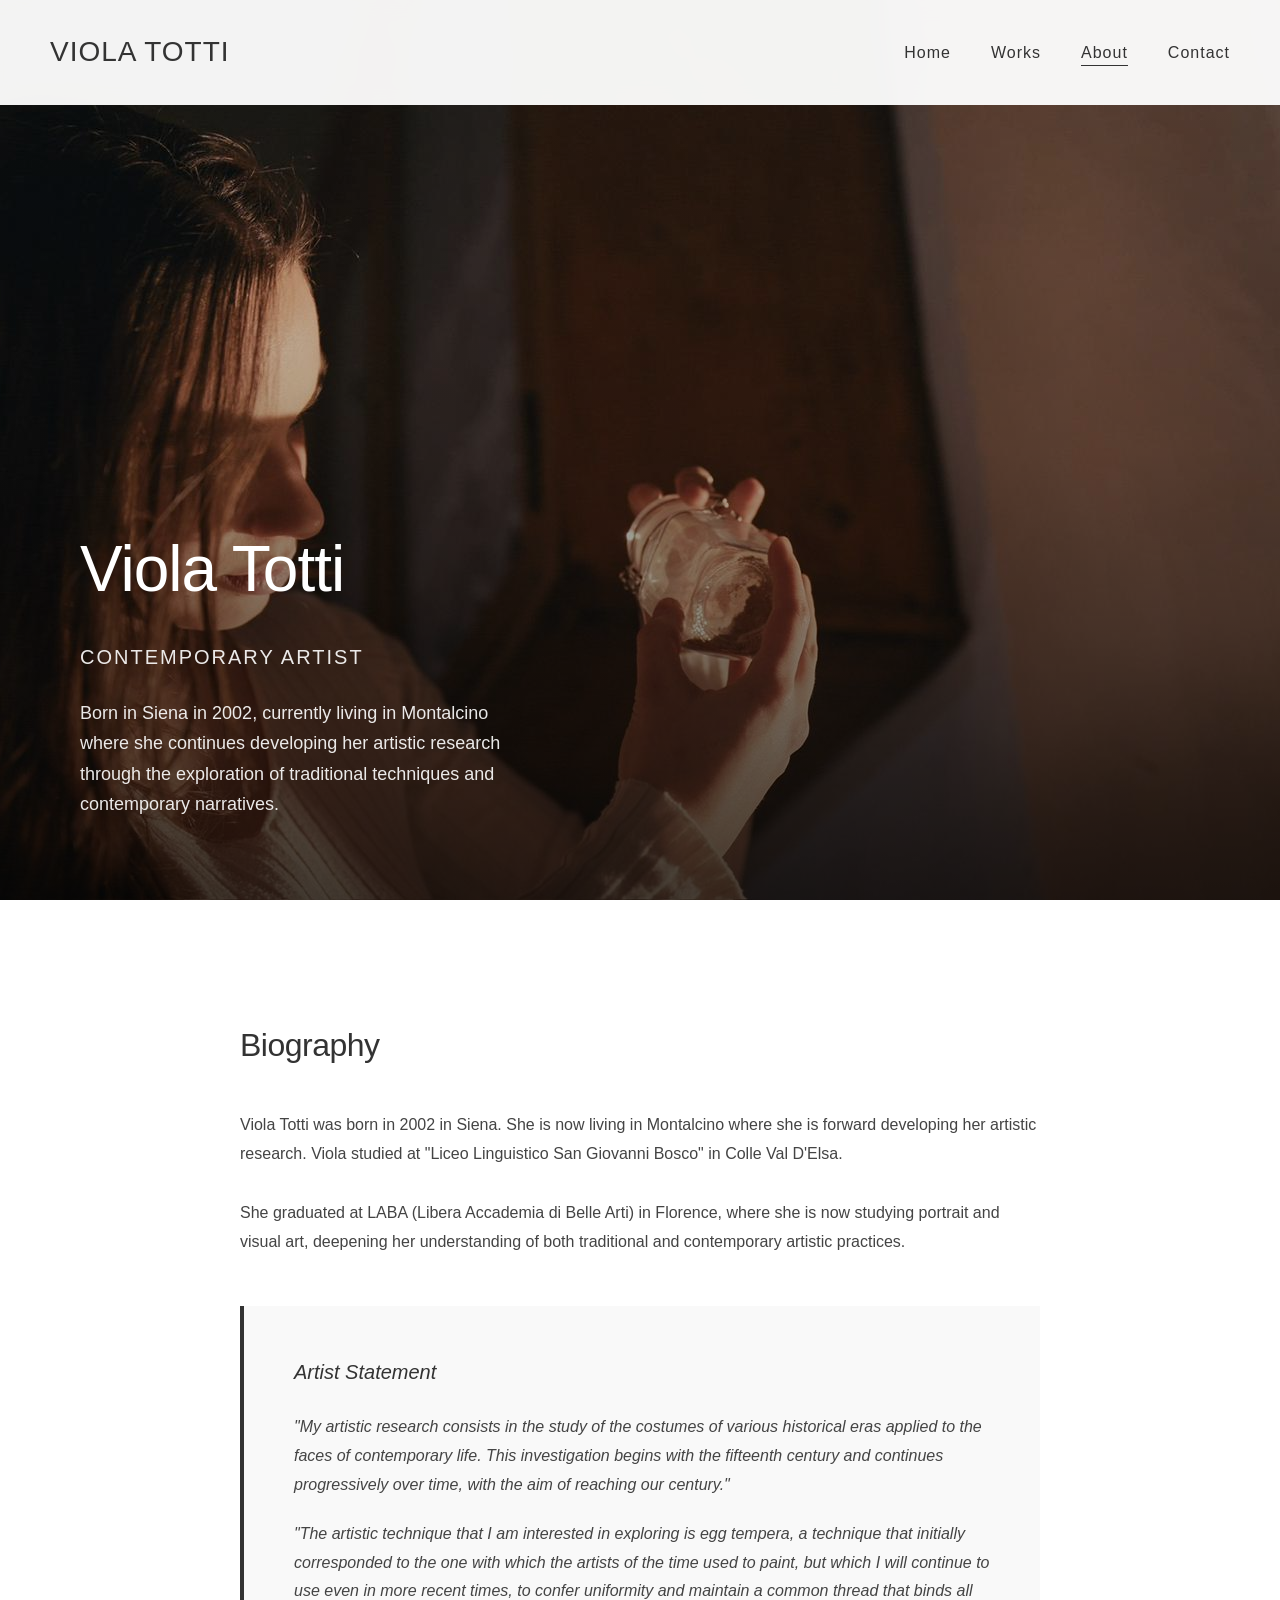
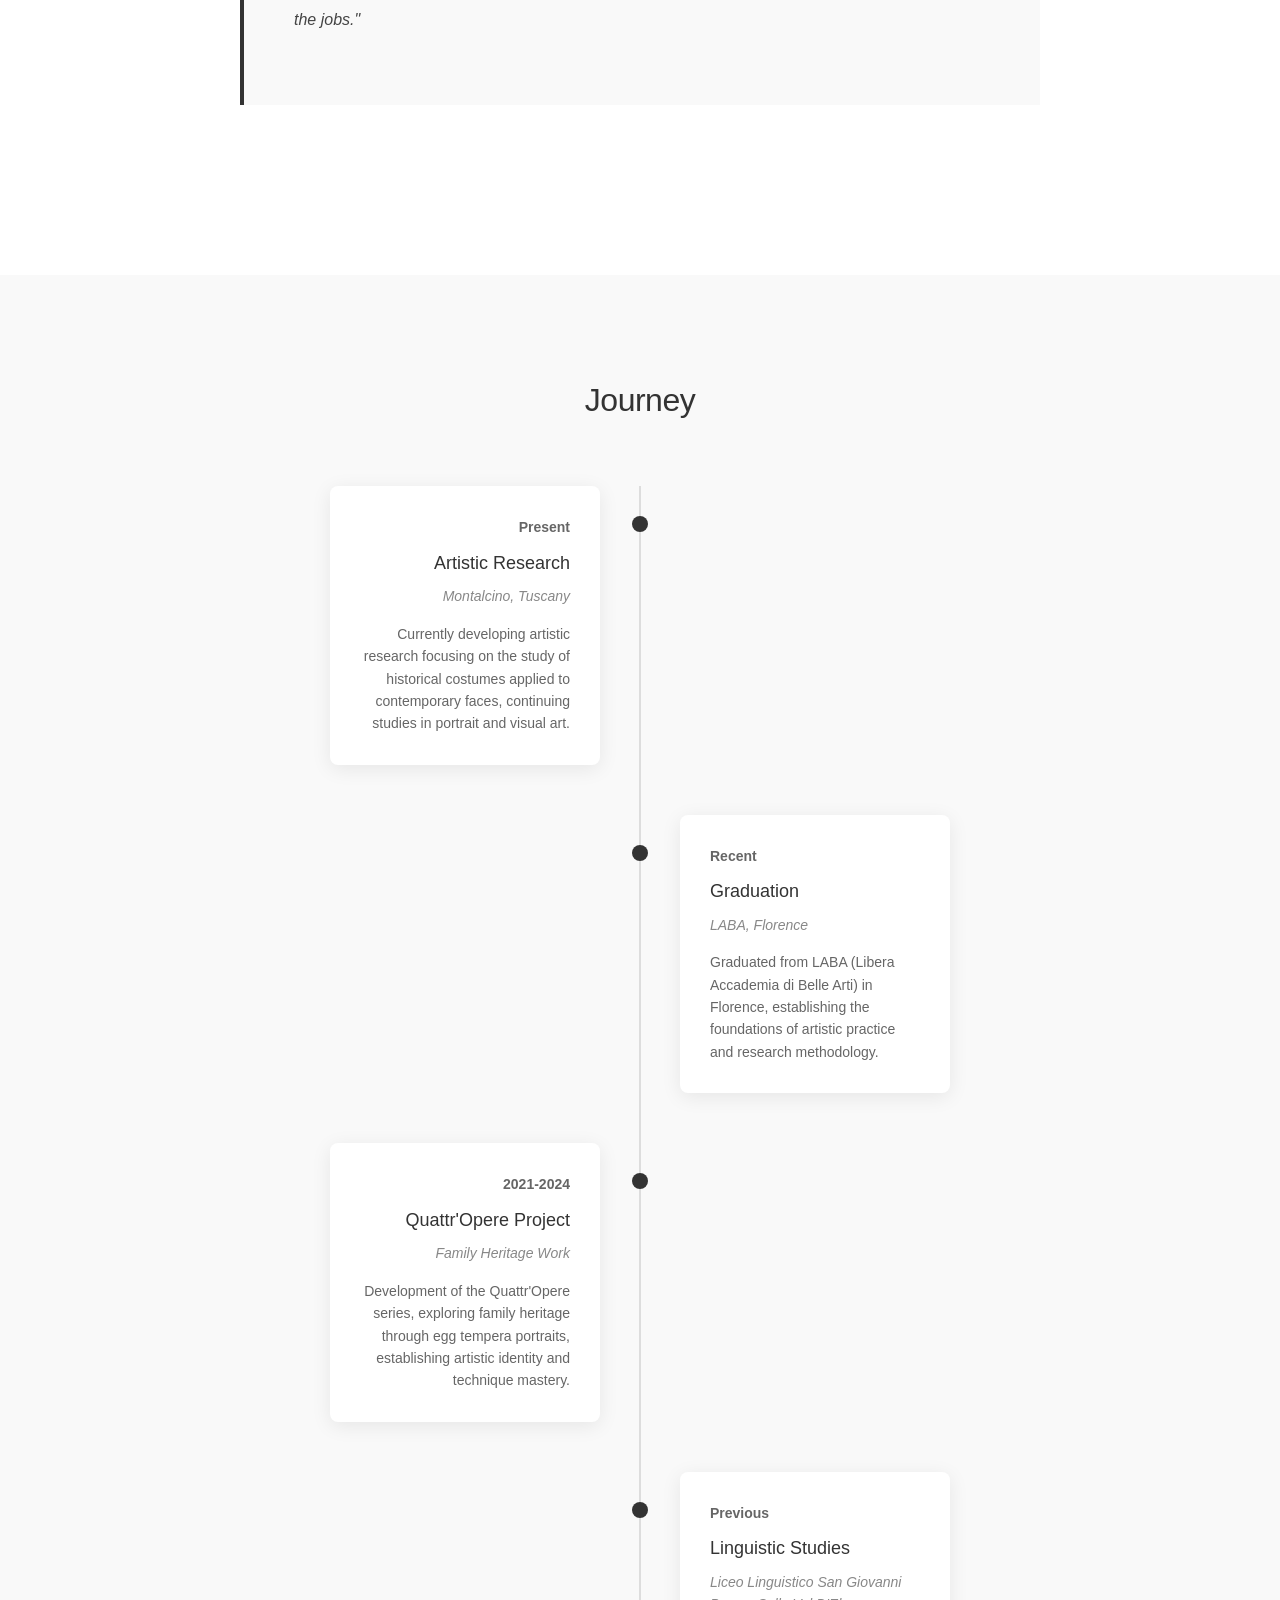
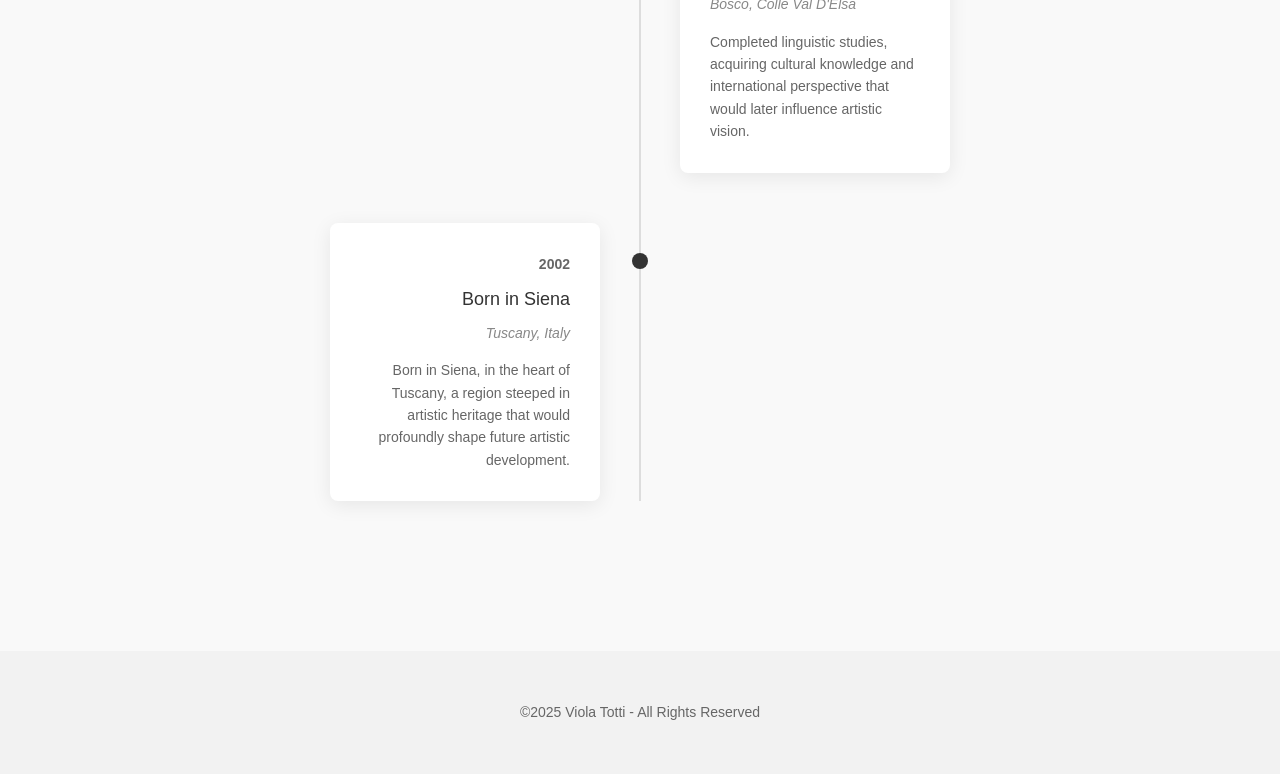
==== about.html @ 404708a6 "Initial clean commit" ====
<!DOCTYPE html>
<html lang="it">
<head>
    <meta charset="UTF-8">
    <meta name="viewport" content="width=device-width, initial-scale=1.0">
    <title>Viola Totti - About</title>
    <style>
        /* Base styles */
        * {
            margin: 0;
            padding: 0;
            box-sizing: border-box;
            font-family: 'Arial', sans-serif;
        }

        body {
            background-color: #ffffff;
            color: #333;
            line-height: 1.6;
            overflow-x: hidden;
        }

        a {
            text-decoration: none;
            color: #333;
            transition: all 0.3s ease;
        }

        a:hover {
            opacity: 0.7;
        }

        /* Header styles */
        header {
            position: fixed;
            width: 100%;
            z-index: 1000;
            padding: 30px 50px;
            transition: all 0.4s ease;
            background-color: rgba(255, 255, 255, 0.95);
            backdrop-filter: blur(10px);
        }
        
        .header-inner {
            display: flex;
            justify-content: space-between;
            align-items: center;
        }

        .brand {
            font-size: 28px;
            font-weight: 400;
            color: #333;
            letter-spacing: 1px;
            text-transform: uppercase;
        }

        .brand-link {
            text-decoration: none;
            color: inherit;
            display: inline-block;
            transition: opacity 0.3s ease;
        }

        .brand-link:hover {
            opacity: 0.8;
            cursor: pointer;
        }

        /* Navigation styles */
        nav ul {
            display: flex;
            list-style: none;
        }

        nav ul li {
            margin-left: 40px;
        }

        nav ul li a {
            position: relative;
            font-size: 16px;
            color: #333;
            letter-spacing: 1px;
        }

        nav ul li a::after {
            content: '';
            position: absolute;
            width: 0;
            height: 1px;
            background-color: #333;
            bottom: -5px;
            left: 0;
            transition: width 0.3s ease;
        }

        nav ul li a:hover::after,
        nav ul li a.active::after {
            width: 100%;
        }

        /* Hero Section with Image */
        .hero-about {
            position: relative;
            height: 100vh;
            background-image: url('assets/images/works/artist/violatotti.jpeg');
            background-size: cover;
            background-position: center;
            display: flex;
            align-items: flex-end;
            justify-content: flex-start;
        }

        .hero-overlay {
            position: absolute;
            top: 0;
            left: 0;
            width: 100%;
            height: 100%;
            background: linear-gradient(to top, rgba(0,0,0,0.7) 0%, rgba(0,0,0,0.3) 50%, rgba(0,0,0,0.1) 100%);
        }

        .hero-content {
            position: relative;
            z-index: 2;
            max-width: 600px;
            padding: 80px;
            color: #fff;
        }

        .hero-title {
            font-size: 64px;
            font-weight: 300;
            margin-bottom: 20px;
            letter-spacing: -1px;
            color: #fff;
        }

        .hero-subtitle {
            font-size: 20px;
            color: #fff;
            margin-bottom: 25px;
            letter-spacing: 2px;
            text-transform: uppercase;
            opacity: 0.9;
        }

        .hero-description {
            font-size: 18px;
            line-height: 1.7;
            color: #fff;
            opacity: 0.9;
        }

        /* Main Content */
        .about-content {
            padding: 120px 0;
            background-color: #fff;
        }

        .container {
            max-width: 1200px;
            margin: 0 auto;
            padding: 0 50px;
        }

        .content-grid {
            display: grid;
            grid-template-columns: 1fr;
            gap: 60px;
            align-items: start;
            max-width: 800px;
            margin: 0 auto;
        }

        .bio-section h2 {
            font-size: 32px;
            font-weight: 300;
            margin-bottom: 40px;
            letter-spacing: -0.5px;
        }

        .bio-text {
            font-size: 16px;
            line-height: 1.8;
            color: #444;
            margin-bottom: 30px;
        }

        /* Artist Statement - le sue parole */
        .artist-statement {
            background-color: #f9f9f9;
            padding: 50px;
            border-left: 4px solid #333;
            margin: 50px 0;
        }

        .statement-title {
            font-size: 20px;
            font-weight: 400;
            margin-bottom: 25px;
            color: #333;
            font-style: italic;
        }

        .statement-text {
            font-size: 16px;
            line-height: 1.8;
            color: #444;
            margin-bottom: 20px;
            font-style: italic;
        }

        /* Details Section - REMOVED */

        /* Timeline Section */
        .timeline-section {
            padding: 100px 0;
            background-color: #f9f9f9;
        }

        .timeline-container {
            max-width: 800px;
            margin: 0 auto;
            padding: 0 50px;
        }

        .timeline-title {
            font-size: 32px;
            font-weight: 300;
            text-align: center;
            margin-bottom: 60px;
            letter-spacing: -0.5px;
        }

        .timeline {
            position: relative;
        }

        .timeline::before {
            content: '';
            position: absolute;
            left: 50%;
            top: 0;
            bottom: 0;
            width: 2px;
            background-color: #ddd;
            transform: translateX(-50%);
        }

        .timeline-item {
            position: relative;
            margin-bottom: 50px;
            width: 50%;
            padding: 0 40px;
        }

        .timeline-item:nth-child(odd) {
            left: 0;
            text-align: right;
        }

        .timeline-item:nth-child(even) {
            left: 50%;
            text-align: left;
        }

        .timeline-content {
            background-color: #fff;
            padding: 30px;
            border-radius: 8px;
            box-shadow: 0 4px 20px rgba(0,0,0,0.08);
            position: relative;
        }

        .timeline-item:nth-child(odd) .timeline-content::after {
            content: '';
            position: absolute;
            right: -10px;
            top: 30px;
            width: 0;
            height: 0;
            border: 10px solid transparent;
            border-left-color: #fff;
        }

        .timeline-item:nth-child(even) .timeline-content::after {
            content: '';
            position: absolute;
            left: -10px;
            top: 30px;
            width: 0;
            height: 0;
            border: 10px solid transparent;
            border-right-color: #fff;
        }

        .timeline-dot {
            position: absolute;
            width: 16px;
            height: 16px;
            background-color: #333;
            border-radius: 50%;
            top: 30px;
        }

        .timeline-item:nth-child(odd) .timeline-dot {
            right: -8px;
        }

        .timeline-item:nth-child(even) .timeline-dot {
            left: -8px;
        }

        .timeline-year {
            font-size: 14px;
            color: #666;
            font-weight: 600;
            margin-bottom: 10px;
        }

        .timeline-event {
            font-size: 18px;
            font-weight: 400;
            margin-bottom: 8px;
            color: #333;
        }

        .timeline-place {
            font-size: 14px;
            color: #888;
            margin-bottom: 15px;
            font-style: italic;
        }

        .timeline-description {
            font-size: 14px;
            line-height: 1.6;
            color: #666;
        }

        /* Footer */
        footer {
            padding: 50px;
            background-color: #f2f2f2;
            text-align: center;
            font-size: 14px;
            color: #666;
        }

        /* Hamburger menu for mobile */
        .hamburger {
            display: none;
            width: 30px;
            height: 20px;
            position: relative;
            cursor: pointer;
            z-index: 1000;
        }

        .hamburger span {
            display: block;
            position: absolute;
            height: 2px;
            width: 100%;
            background: #333;
            opacity: 1;
            left: 0;
            transform: rotate(0deg);
            transition: .25s ease-in-out;
        }

        .hamburger span:nth-child(1) {
            top: 0px;
        }

        .hamburger span:nth-child(2),
        .hamburger span:nth-child(3) {
            top: 9px;
        }

        .hamburger span:nth-child(4) {
            top: 18px;
        }

        .hamburger.active span:nth-child(1) {
            top: 9px;
            width: 0%;
            left: 50%;
        }

        .hamburger.active span:nth-child(2) {
            transform: rotate(45deg);
        }

        .hamburger.active span:nth-child(3) {
            transform: rotate(-45deg);
        }

        .hamburger.active span:nth-child(4) {
            top: 9px;
            width: 0%;
            left: 50%;
        }

        /* Responsive Design */
        @media (max-width: 1024px) {
            .hero-content {
                padding: 60px 50px;
                max-width: 550px;
            }

            .hero-title {
                font-size: 52px;
            }

            .content-grid {
                gap: 60px;
            }

            .container, .timeline-container {
                padding: 0 40px;
            }
        }

        @media (max-width: 768px) {
            header {
                padding: 20px;
            }
            
            .hamburger {
                display: block;
            }

            nav {
                position: fixed;
                top: 0;
                right: 0;
                width: 70%;
                height: 100vh;
                background-color: rgba(255, 255, 255, 0.95);
                display: flex;
                align-items: center;
                justify-content: center;
                transform: translateX(100%);
                transition: transform 0.3s ease;
                z-index: 999;
            }
            
            nav.active {
                transform: translateX(0);
            }

            nav ul {
                flex-direction: column;
                align-items: center;
            }

            nav ul li {
                margin: 20px 0;
            }

            .hero-about {
                align-items: flex-end;
                justify-content: center;
            }

            .hero-content {
                margin: 0 20px 60px;
                padding: 50px 40px;
                max-width: none;
                text-align: center;
            }

            .hero-title {
                font-size: 42px;
            }

            .hero-subtitle {
                font-size: 16px;
            }

            .hero-description {
                font-size: 16px;
            }

            .about-content {
                padding: 80px 0;
            }

            .container, .timeline-container {
                padding: 0 20px;
            }

            .content-grid {
                gap: 50px;
            }

            .artist-statement {
                padding: 30px 20px;
                margin: 40px 0;
            }

            .timeline::before {
                left: 20px;
            }

            .timeline-item {
                width: 100%;
                left: 0 !important;
                text-align: left !important;
                padding-left: 60px;
            }

            .timeline-content::after {
                display: none;
            }

            .timeline-dot {
                left: 12px !important;
                right: auto !important;
            }

            .timeline-section {
                padding: 80px 0;
            }
        }
    </style>
</head>
<body>
    <header>
        <div class="header-inner">
            <a href="index.html" class="brand-link">
                <h1 class="brand">Viola Totti</h1>
            </a>
            
            <div class="hamburger" onclick="toggleMenu()">
                <span></span>
                <span></span>
                <span></span>
                <span></span>
            </div>
            
            <nav id="mainNav">
                <ul>
                    <li><a href="index.html">Home</a></li>
                    <li><a href="works.html">Works</a></li>
                    <li><a href="about.html" class="active">About</a></li>
                    <li><a href="contact.html">Contact</a></li>
                </ul>
            </nav>
        </div>
    </header>

    <section class="hero-about">
        <div class="hero-overlay"></div>
        <div class="hero-content">
            <h1 class="hero-title">Viola Totti</h1>
            <p class="hero-subtitle">Contemporary Artist</p>
            <p class="hero-description">
                Born in Siena in 2002, currently living in Montalcino where she continues developing her artistic research through the exploration of traditional techniques and contemporary narratives.
            </p>
        </div>
    </section>

    <section class="about-content">
        <div class="container">
            <div class="content-grid">
                <div class="bio-section">
                    <h2>Biography</h2>
                    <p class="bio-text">
                        Viola Totti was born in 2002 in Siena. She is now living in Montalcino where she is forward developing her artistic research. Viola studied at "Liceo Linguistico San Giovanni Bosco" in Colle Val D'Elsa.
                    </p>
                    <p class="bio-text">
                        She graduated at LABA (Libera Accademia di Belle Arti) in Florence, where she is now studying portrait and visual art, deepening her understanding of both traditional and contemporary artistic practices.
                    </p>

                    <div class="artist-statement">
                        <h3 class="statement-title">Artist Statement</h3>
                        <p class="statement-text">
                            "My artistic research consists in the study of the costumes of various historical eras applied to the faces of contemporary life. This investigation begins with the fifteenth century and continues progressively over time, with the aim of reaching our century."
                        </p>
                        <p class="statement-text">
                            "The artistic technique that I am interested in exploring is egg tempera, a technique that initially corresponded to the one with which the artists of the time used to paint, but which I will continue to use even in more recent times, to confer uniformity and maintain a common thread that binds all the jobs."
                        </p>
                    </div>
                </div>
            </div>
        </div>
    </section>

    <section class="timeline-section">
        <div class="timeline-container">
            <h2 class="timeline-title">Journey</h2>
            <div class="timeline">
                <div class="timeline-item">
                    <div class="timeline-content">
                        <div class="timeline-year">Present</div>
                        <h3 class="timeline-event">Artistic Research</h3>
                        <div class="timeline-place">Montalcino, Tuscany</div>
                        <p class="timeline-description">
                            Currently developing artistic research focusing on the study of historical costumes applied to contemporary faces, continuing studies in portrait and visual art.
                        </p>
                    </div>
                    <div class="timeline-dot"></div>
                </div>

                <div class="timeline-item">
                    <div class="timeline-content">
                        <div class="timeline-year">Recent</div>
                        <h3 class="timeline-event">Graduation</h3>
                        <div class="timeline-place">LABA, Florence</div>
                        <p class="timeline-description">
                            Graduated from LABA (Libera Accademia di Belle Arti) in Florence, establishing the foundations of artistic practice and research methodology.
                        </p>
                    </div>
                    <div class="timeline-dot"></div>
                </div>

                <div class="timeline-item">
                    <div class="timeline-content">
                        <div class="timeline-year">2021-2024</div>
                        <h3 class="timeline-event">Quattr'Opere Project</h3>
                        <div class="timeline-place">Family Heritage Work</div>
                        <p class="timeline-description">
                            Development of the Quattr'Opere series, exploring family heritage through egg tempera portraits, establishing artistic identity and technique mastery.
                        </p>
                    </div>
                    <div class="timeline-dot"></div>
                </div>

                <div class="timeline-item">
                    <div class="timeline-content">
                        <div class="timeline-year">Previous</div>
                        <h3 class="timeline-event">Linguistic Studies</h3>
                        <div class="timeline-place">Liceo Linguistico San Giovanni Bosco, Colle Val D'Elsa</div>
                        <p class="timeline-description">
                            Completed linguistic studies, acquiring cultural knowledge and international perspective that would later influence artistic vision.
                        </p>
                    </div>
                    <div class="timeline-dot"></div>
                </div>

                <div class="timeline-item">
                    <div class="timeline-content">
                        <div class="timeline-year">2002</div>
                        <h3 class="timeline-event">Born in Siena</h3>
                        <div class="timeline-place">Tuscany, Italy</div>
                        <p class="timeline-description">
                            Born in Siena, in the heart of Tuscany, a region steeped in artistic heritage that would profoundly shape future artistic development.
                        </p>
                    </div>
                    <div class="timeline-dot"></div>
                </div>
            </div>
        </div>
    </section>

    <footer>
        <p>&copy;2025 Viola Totti - All Rights Reserved</p>
    </footer>

    <script>
        // Toggle mobile menu
        function toggleMenu() {
            const nav = document.getElementById('mainNav');
            const hamburger = document.querySelector('.hamburger');
            
            nav.classList.toggle('active');
            hamburger.classList.toggle('active');
        }

        // Close menu when clicking outside
        document.addEventListener('click', function(event) {
            const nav = document.getElementById('mainNav');
            const hamburger = document.querySelector('.hamburger');
            
            if (nav.classList.contains('active') && 
                !nav.contains(event.target) && 
                !hamburger.contains(event.target)) {
                nav.classList.remove('active');
                hamburger.classList.remove('active');
            }
        });

        // Animate timeline items on scroll
        document.addEventListener('DOMContentLoaded', function() {
            const timelineItems = document.querySelectorAll('.timeline-item');
            
            function checkScroll() {
                timelineItems.forEach((item, index) => {
                    const itemPosition = item.getBoundingClientRect().top;
                    const screenPosition = window.innerHeight / 1.3;
                    
                    if (itemPosition < screenPosition) {
                        setTimeout(() => {
                            item.style.opacity = 1;
                            item.style.transform = 'translateY(0)';
                        }, index * 100);
                    }
                });
            }
            
            // Set initial state for timeline items
            timelineItems.forEach(item => {
                item.style.opacity = 0;
                item.style.transform = 'translateY(30px)';
                item.style.transition = 'all 0.6s ease';
            });
            
            // Check scroll position on load and scroll
            window.addEventListener('scroll', checkScroll);
            checkScroll();

            // Parallax effect for hero background - REMOVED problematic code
            // window.addEventListener('scroll', function() {
            //     const scrolled = window.pageYOffset;
            //     const parallaxElement = document.querySelector('.hero-about');
            //     const speed = scrolled * 0.5;
                
            //     if (parallaxElement) {
            //         parallaxElement.style.transform = `translateY(${speed}px)`;
            //     }
            // });
        });
    </script>
</body>
</html>
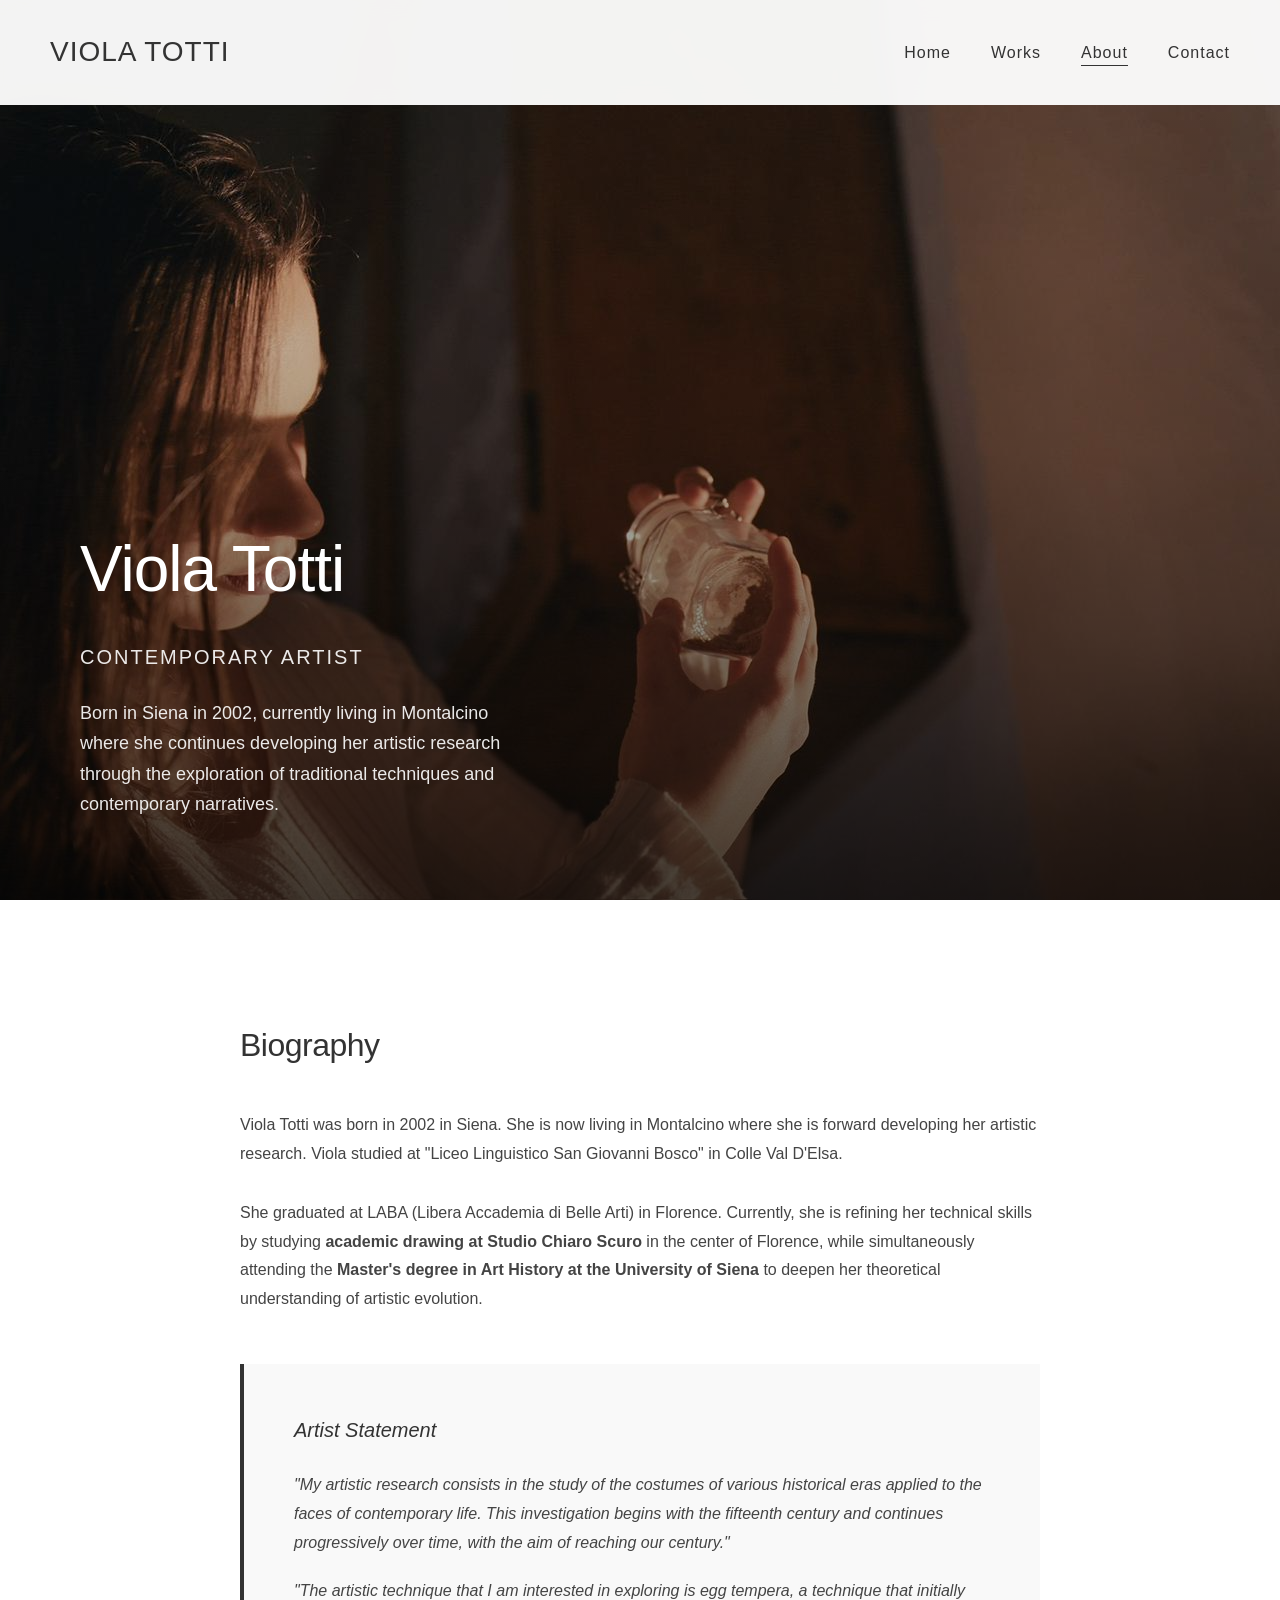
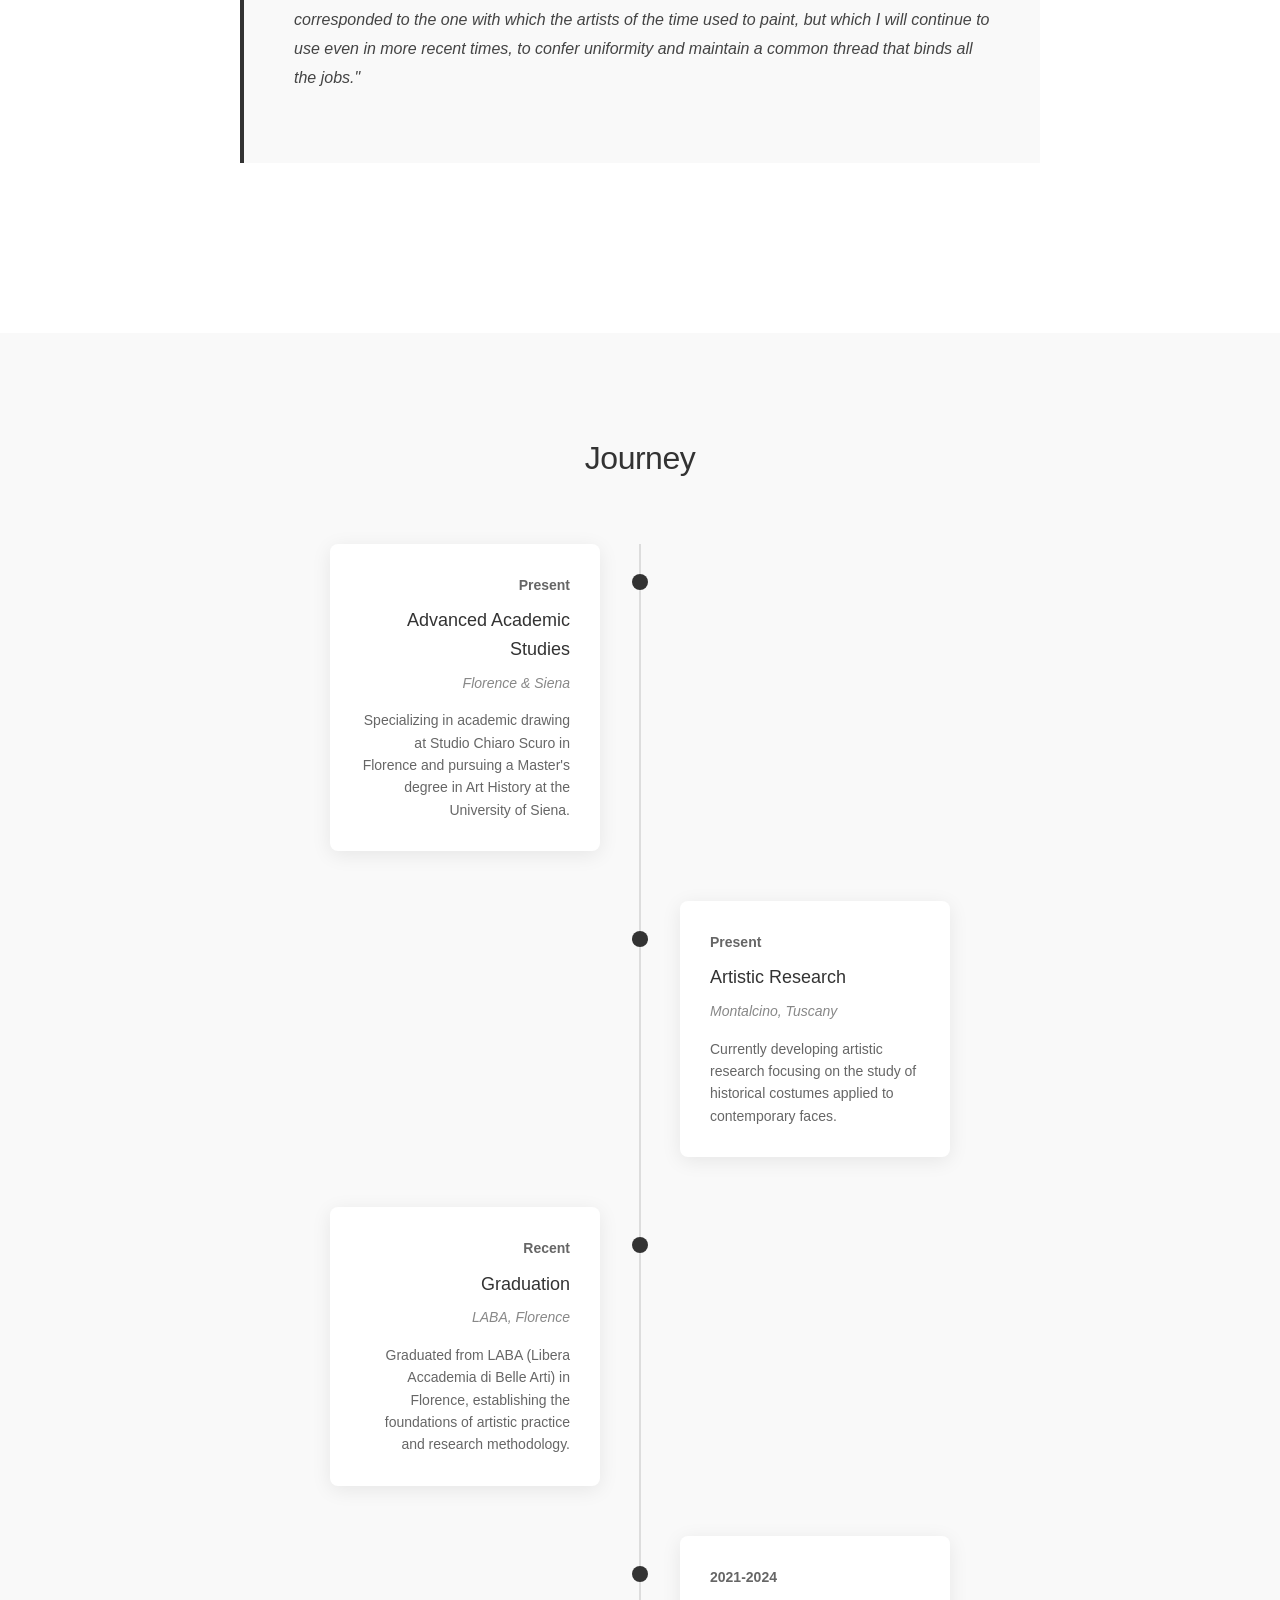
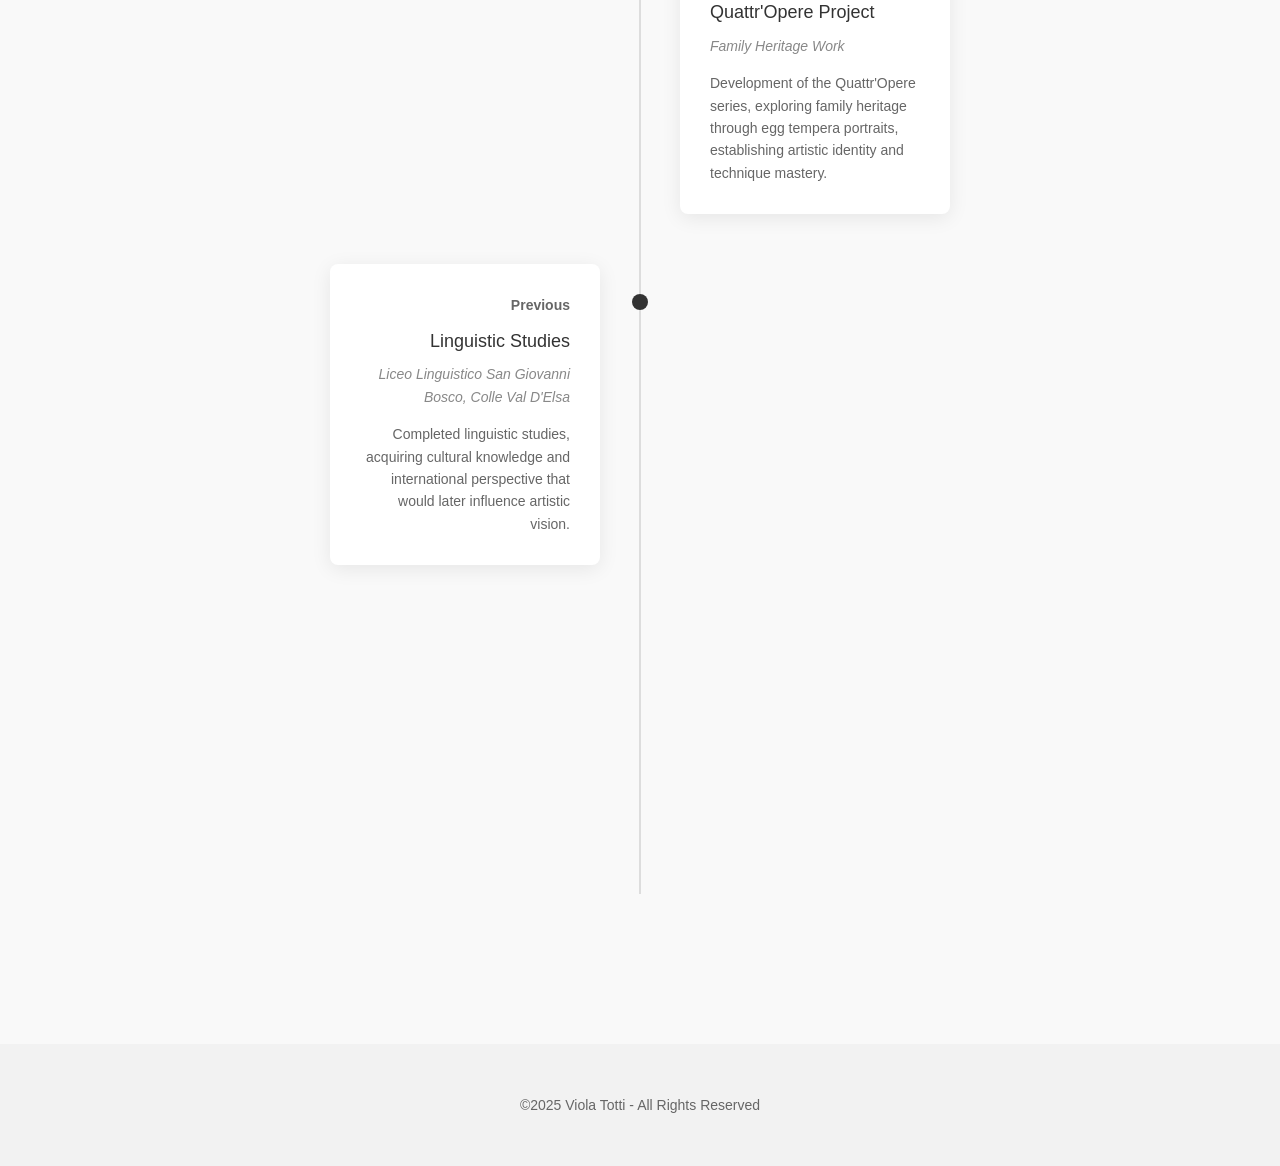
==== commit 57e0efd5: "aggiornamento sito" ====
--- a/about.html
+++ b/about.html
@@ -40,7 +40,7 @@
             background-color: rgba(255, 255, 255, 0.95);
             backdrop-filter: blur(10px);
         }
-        
+
         .header-inner {
             display: flex;
             justify-content: space-between;
@@ -428,7 +428,7 @@
             header {
                 padding: 20px;
             }
-            
+
             .hamburger {
                 display: block;
             }
@@ -447,7 +447,7 @@
                 transition: transform 0.3s ease;
                 z-index: 999;
             }
-            
+
             nav.active {
                 transform: translateX(0);
             }
@@ -534,14 +534,14 @@
             <a href="index.html" class="brand-link">
                 <h1 class="brand">Viola Totti</h1>
             </a>
-            
+
             <div class="hamburger" onclick="toggleMenu()">
                 <span></span>
                 <span></span>
                 <span></span>
                 <span></span>
             </div>
-            
+
             <nav id="mainNav">
                 <ul>
                     <li><a href="index.html">Home</a></li>
@@ -573,7 +573,7 @@
                         Viola Totti was born in 2002 in Siena. She is now living in Montalcino where she is forward developing her artistic research. Viola studied at "Liceo Linguistico San Giovanni Bosco" in Colle Val D'Elsa.
                     </p>
                     <p class="bio-text">
-                        She graduated at LABA (Libera Accademia di Belle Arti) in Florence, where she is now studying portrait and visual art, deepening her understanding of both traditional and contemporary artistic practices.
+                        She graduated at LABA (Libera Accademia di Belle Arti) in Florence. Currently, she is refining her technical skills by studying <strong>academic drawing at Studio Chiaro Scuro</strong> in the center of Florence, while simultaneously attending the <strong>Master's degree in Art History at the University of Siena</strong> to deepen her theoretical understanding of artistic evolution.
                     </p>
 
                     <div class="artist-statement">
@@ -594,13 +594,26 @@
         <div class="timeline-container">
             <h2 class="timeline-title">Journey</h2>
             <div class="timeline">
+
+                <div class="timeline-item">
+                    <div class="timeline-content">
+                        <div class="timeline-year">Present</div>
+                        <h3 class="timeline-event">Advanced Academic Studies</h3>
+                        <div class="timeline-place">Florence & Siena</div>
+                        <p class="timeline-description">
+                            Specializing in academic drawing at Studio Chiaro Scuro in Florence and pursuing a Master's degree in Art History at the University of Siena.
+                        </p>
+                    </div>
+                    <div class="timeline-dot"></div>
+                </div>
+
                 <div class="timeline-item">
                     <div class="timeline-content">
                         <div class="timeline-year">Present</div>
                         <h3 class="timeline-event">Artistic Research</h3>
                         <div class="timeline-place">Montalcino, Tuscany</div>
                         <p class="timeline-description">
-                            Currently developing artistic research focusing on the study of historical costumes applied to contemporary faces, continuing studies in portrait and visual art.
+                            Currently developing artistic research focusing on the study of historical costumes applied to contemporary faces.
                         </p>
                     </div>
                     <div class="timeline-dot"></div>
@@ -666,7 +679,7 @@
         function toggleMenu() {
             const nav = document.getElementById('mainNav');
             const hamburger = document.querySelector('.hamburger');
-            
+
             nav.classList.toggle('active');
             hamburger.classList.toggle('active');
         }
@@ -675,9 +688,9 @@
         document.addEventListener('click', function(event) {
             const nav = document.getElementById('mainNav');
             const hamburger = document.querySelector('.hamburger');
-            
-            if (nav.classList.contains('active') && 
-                !nav.contains(event.target) && 
+
+            if (nav.classList.contains('active') &&
+                !nav.contains(event.target) &&
                 !hamburger.contains(event.target)) {
                 nav.classList.remove('active');
                 hamburger.classList.remove('active');
@@ -687,12 +700,12 @@
         // Animate timeline items on scroll
         document.addEventListener('DOMContentLoaded', function() {
             const timelineItems = document.querySelectorAll('.timeline-item');
-            
+
             function checkScroll() {
                 timelineItems.forEach((item, index) => {
                     const itemPosition = item.getBoundingClientRect().top;
                     const screenPosition = window.innerHeight / 1.3;
-                    
+
                     if (itemPosition < screenPosition) {
                         setTimeout(() => {
                             item.style.opacity = 1;
@@ -701,29 +714,18 @@
                     }
                 });
             }
-            
+
             // Set initial state for timeline items
             timelineItems.forEach(item => {
                 item.style.opacity = 0;
                 item.style.transform = 'translateY(30px)';
                 item.style.transition = 'all 0.6s ease';
             });
-            
+
             // Check scroll position on load and scroll
             window.addEventListener('scroll', checkScroll);
             checkScroll();
-
-            // Parallax effect for hero background - REMOVED problematic code
-            // window.addEventListener('scroll', function() {
-            //     const scrolled = window.pageYOffset;
-            //     const parallaxElement = document.querySelector('.hero-about');
-            //     const speed = scrolled * 0.5;
-                
-            //     if (parallaxElement) {
-            //         parallaxElement.style.transform = `translateY(${speed}px)`;
-            //     }
-            // });
         });
     </script>
 </body>
-</html>+</html>
